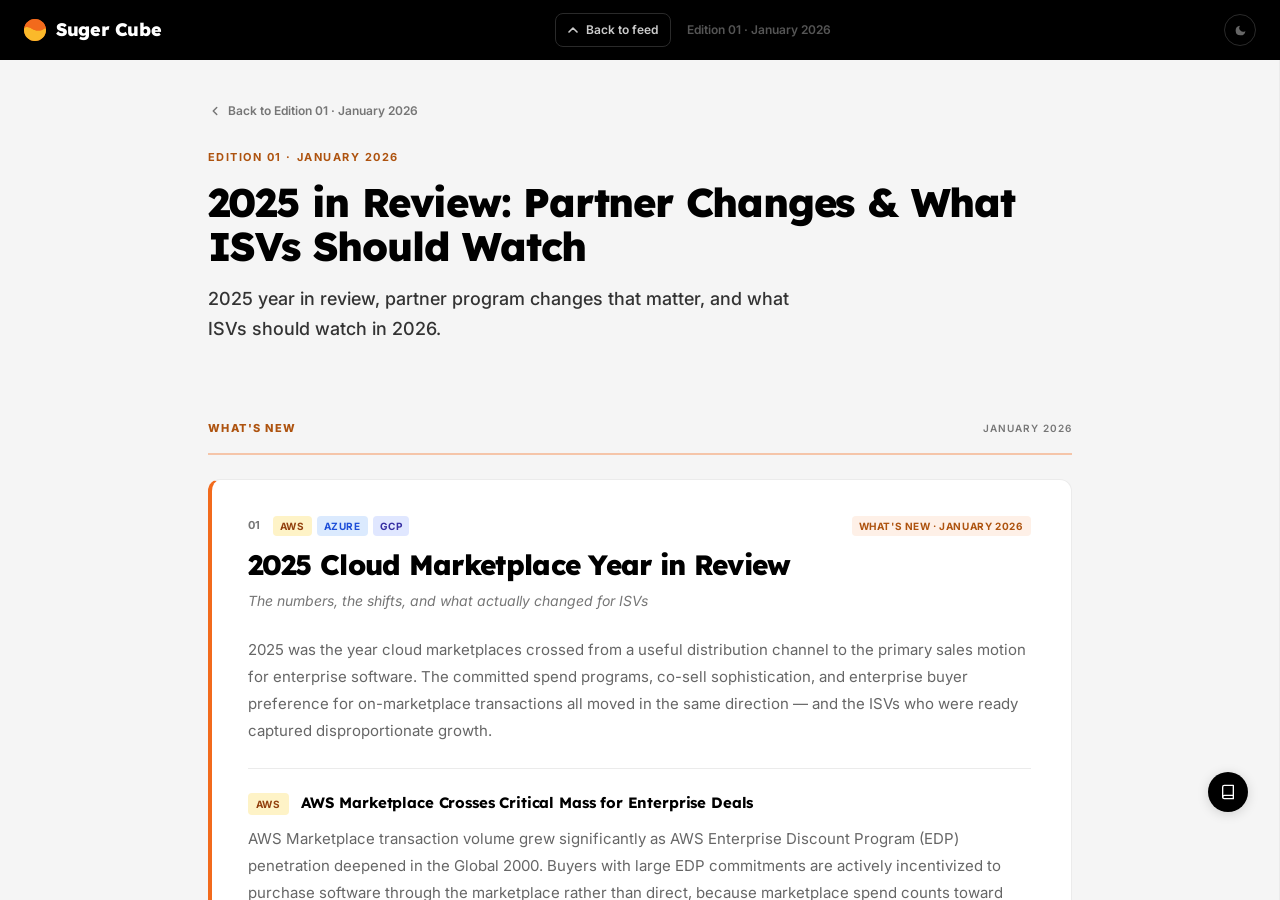
==== editions/edition1-january-2026.html @ 2b5beaee "Major overhaul of site experience." ====
<!doctype html>
<html lang="en">
    <head>
        <meta charset="UTF-8" />
        <meta name="viewport" content="width=device-width, initial-scale=1.0" />
        <title>2025 in Review: Partner Changes & What ISVs Should Watch — Edition 1 · January 2026 — Suger Cube</title>
        <meta name="robots" content="noindex" />
        <meta name="theme-color" content="#000000" />
        <link rel="stylesheet" href="../styles.css" />
    </head>
    <body>
        <div id="app"></div>
        <script>const EDITION_ID = "nl-005";</script>
        <script src="../data/tags.js"></script>
        <script src="../data/topics.js"></script>
        <script src="../data/newsletters.js"></script>
        <script src="../app/render.js"></script>
        <script src="../app/edition-page.js"></script>
    </body>
</html>
---- styles.css ----
@import url("https://fonts.googleapis.com/css2?family=Inter:ital,wght@0,400;0,500;0,600;0,700;0,800;1,400&family=Lexend:wght@400;500;600;700;800&display=swap");

*,
*::before,
*::after {
    box-sizing: border-box;
    margin: 0;
    padding: 0;
}

/* Focus-visible: keyboard-only indicator (WCAG 2.4.11) */
:focus-visible {
    outline: 2px solid var(--orange-text);
    outline-offset: 2px;
    border-radius: 2px;
}

.masthead-action-btn:focus-visible,
.editions-trigger:focus-visible,
.pf-btn:focus-visible,
.export-option:focus-visible,
.glossary-btn:focus-visible,
.back-to-top:focus-visible,
.glossary-close:focus-visible,
.editions-panel-close:focus-visible,
.onb-persona:focus-visible,
.onb-btn:focus-visible {
    outline-color: var(--orange);
}

:root {
    --orange: #f26a1c;
    --orange-text: #ae530f;
    --orange-dim: rgba(242, 106, 28, 0.08);
    --orange-border: rgba(242, 106, 28, 0.2);
    --black: #000000;
    --white: #ffffff;
    --gray-50: #f5f5f5;
    --gray-100: #ebebeb;
    --gray-200: #d4d4d4;
    --gray-400: #767676;
    --gray-500: #666666;
    --gray-700: #333333;
    --gray-900: #111111;

    --masthead-h: 60px;
    --content-max: 960px;
}

/* ── Reduced motion (WCAG 2.3.3) ── */

@media (prefers-reduced-motion: reduce) {
    *,
    *::before,
    *::after {
        animation-duration: 0.01ms !important;
        animation-iteration-count: 1 !important;
        transition-duration: 0.01ms !important;
        scroll-behavior: auto !important;
    }
}

html,
body {
    height: 100%;
}

h1,
h2,
h3,
h4,
h5,
h6,
.nl-title,
.topic-title,
.hs-headline,
.masthead-wordmark {
    font-family: "Lexend", sans-serif;
}

body {
    font-family:
        "Inter",
        -apple-system,
        BlinkMacSystemFont,
        sans-serif;
    background: var(--gray-50);
    color: var(--gray-900);
    line-height: 1.6;
    -webkit-font-smoothing: antialiased;
}

/* ── Masthead ── */

.masthead {
    position: fixed;
    top: 0;
    left: 0;
    right: 0;
    height: var(--masthead-h);
    background: var(--black);
    display: flex;
    align-items: center;
    justify-content: space-between;
    padding: 0 24px;
    gap: 16px;
    z-index: 200;
}

.masthead-brand {
    display: flex;
    align-items: center;
    gap: 10px;
    flex-shrink: 0;
}

.masthead-dot {
    width: 22px;
    height: 22px;
    flex-shrink: 0;
    display: inline-flex;
    align-items: center;
}

.masthead-dot svg {
    width: 100%;
    height: 100%;
    display: block;
}

.masthead-wordmark {
    font-size: 18px;
    font-weight: 800;
    color: var(--white);
    letter-spacing: -0.02em;
    white-space: nowrap;
    text-decoration: none;
}

.masthead-center {
    display: flex;
    align-items: center;
    gap: 16px;
    flex: 1;
    justify-content: center;
}

/* ── Editions trigger (replaces sidebar) ── */

.editions-trigger {
    display: inline-flex;
    align-items: center;
    gap: 8px;
    background: transparent;
    border: 1px solid #2a2a2a;
    border-radius: 8px;
    padding: 6px 12px;
    color: #ccc;
    font-family: inherit;
    font-size: 12px;
    font-weight: 600;
    cursor: pointer;
    transition: border-color 0.15s, color 0.15s;
}

.editions-trigger:hover {
    border-color: #3a3a3a;
    color: var(--white);
}

.editions-trigger[aria-expanded="true"] {
    background: #1a1a1a;
    border-color: #3a3a3a;
    color: var(--white);
}

.editions-trigger-label {
    white-space: nowrap;
}

/* ── Layout ── */

.layout {
    display: flex;
    position: fixed;
    top: var(--masthead-h);
    left: 0;
    right: 0;
    bottom: 0;
}

/* ── Editions panel (replaces sidebar archive) ── */

.editions-panel[hidden] {
    display: none !important;
}

.editions-panel {
    position: fixed;
    inset: 0;
    z-index: 300;
    display: flex;
    align-items: center;
    justify-content: center;
    padding: 2rem;
}

.editions-panel-backdrop {
    position: absolute;
    inset: 0;
    background: rgba(0, 0, 0, 0.6);
    backdrop-filter: blur(2px);
}

.editions-panel-inner {
    position: relative;
    background: var(--white);
    border-radius: 16px;
    width: 100%;
    max-width: 720px;
    max-height: 80vh;
    display: flex;
    flex-direction: column;
    box-shadow: 0 24px 64px rgba(0, 0, 0, 0.3);
}

.editions-panel-header {
    display: flex;
    align-items: center;
    justify-content: space-between;
    padding: 20px 24px;
    border-bottom: 1px solid var(--gray-100);
}

.editions-panel-title {
    font-family: "Lexend", sans-serif;
    font-size: 18px;
    font-weight: 700;
    color: var(--black);
    letter-spacing: -0.01em;
    margin: 0;
}

.editions-panel-close {
    width: 32px;
    height: 32px;
    background: var(--gray-50);
    border: none;
    border-radius: 50%;
    font-size: 22px;
    line-height: 1;
    cursor: pointer;
    color: var(--gray-500);
    transition: background 0.12s, color 0.12s;
}

.editions-panel-close:hover {
    background: var(--gray-100);
    color: var(--black);
}

.editions-panel-list {
    overflow-y: auto;
    padding: 16px 20px 24px;
    display: flex;
    flex-direction: column;
    gap: 8px;
}

.edition-card {
    display: flex;
    flex-direction: column;
    gap: 6px;
    padding: 14px 18px;
    background: var(--white);
    border: 1px solid var(--gray-100);
    border-radius: 10px;
    text-align: left;
    cursor: pointer;
    font-family: inherit;
    transition: border-color 0.15s, background 0.15s;
}

.edition-card:hover {
    border-color: var(--gray-200);
    background: var(--gray-50);
}

.edition-card--active {
    border-color: var(--orange);
    background: var(--orange-dim);
}

.edition-card-meta {
    display: flex;
    align-items: center;
    gap: 10px;
}

.edition-card-num {
    font-size: 10px;
    font-weight: 700;
    letter-spacing: 0.12em;
    text-transform: uppercase;
    color: var(--orange-text);
}

.edition-card-date {
    font-size: 11px;
    color: var(--gray-400);
}

.edition-card-title {
    font-family: "Lexend", sans-serif;
    font-size: 14px;
    font-weight: 600;
    color: var(--black);
    line-height: 1.35;
}

.edition-card-tags {
    display: flex;
    gap: 5px;
    margin-top: 4px;
    flex-wrap: wrap;
}

.edition-card-tag {
    font-size: 9px;
    font-weight: 700;
    letter-spacing: 0.06em;
    text-transform: uppercase;
    border-radius: 3px;
    padding: 2px 6px;
}

/* ── Main ── */

.main {
    flex: 1;
    overflow-y: auto;
    background: var(--gray-50);
}

.content {
    max-width: 960px;
    margin: 0 auto;
    padding: 40px 48px 0;
}

/* ── Newsletter header ── */

.nl-header {
    margin-bottom: 40px;
}

.nl-eyebrow {
    font-size: 11px;
    font-weight: 700;
    text-transform: uppercase;
    letter-spacing: 0.14em;
    color: var(--orange-text);
    margin-bottom: 14px;
}

.nl-title {
    font-size: 40px;
    font-weight: 800;
    line-height: 1.1;
    color: var(--black);
    letter-spacing: -0.03em;
    margin-bottom: 16px;
}

.nl-description {
    font-size: 18px;
    color: var(--gray-700);
    font-weight: 500;
    line-height: 1.65;
    margin-bottom: 12px;
    max-width: 70%;
}

.nl-tagline {
    font-size: 12px;
    color: var(--gray-400);
    font-style: italic;
    margin-bottom: 28px;
}

.nl-divider {
    height: 1px;
    background: var(--gray-100);
    margin-bottom: 20px;
}

.nl-nav {
    display: flex;
    flex-wrap: wrap;
    gap: 8px;
}

.nl-nav-item {
    display: flex;
    align-items: center;
    gap: 8px;
    padding: 7px 14px;
    background: var(--white);
    border: 1px solid var(--gray-100);
    border-radius: 100px;
    text-decoration: none;
    color: var(--gray-700);
    font-size: 12px;
    font-weight: 600;
    transition:
        border-color 0.12s,
        color 0.12s;
}

.nl-nav-item:hover {
    border-color: var(--orange);
    color: var(--orange-text);
}

.nl-nav-num {
    font-size: 10px;
    font-weight: 700;
    color: var(--gray-400);
}

/* ── Topic articles ── */

.topic {
    background: var(--white);
    border-radius: 12px;
    padding: 36px 40px 40px;
    margin-bottom: 16px;
    border: 1px solid var(--gray-100);
}

.topic--featured {
    border-left: 4px solid var(--orange);
    padding-left: 36px;
}

.topic--featured .topic-title {
    font-size: 28px;
    letter-spacing: -0.025em;
    margin-bottom: 8px;
}

.topic--featured .topic-subtitle {
    font-size: 14px;
    margin-bottom: 24px;
}

.topic-eyebrow {
    display: flex;
    align-items: center;
    gap: 12px;
    margin-bottom: 12px;
}

.topic-num {
    font-size: 11px;
    font-weight: 700;
    color: var(--gray-400);
    letter-spacing: 0.06em;
}

.topic-tags {
    display: flex;
    gap: 5px;
}

.tag-pill {
    font-size: 10px;
    font-weight: 700;
    letter-spacing: 0.06em;
    text-transform: uppercase;
    border-radius: 4px;
    padding: 2px 7px;
}

.content-type-badge {
    font-size: 10px;
    font-weight: 700;
    letter-spacing: 0.06em;
    text-transform: uppercase;
    border-radius: 4px;
    padding: 2px 7px;
    margin-left: auto;
    white-space: nowrap;
    flex-shrink: 0;
}

.content-type-badge--news {
    background: rgba(242, 106, 28, 0.1);
    color: var(--orange-text);
}

.content-type-badge--edu {
    background: var(--gray-100);
    color: var(--gray-400);
}

.topic-section {
    margin-bottom: 8px;
}

.topic-section-header {
    display: flex;
    align-items: center;
    gap: 12px;
    padding: 36px 0 16px;
    margin-bottom: 24px;
    border-bottom: 2px solid;
}

.topic-section--news .topic-section-header {
    border-color: rgba(242, 106, 28, 0.35);
}

.topic-section--educational .topic-section-header {
    border-color: #dbeafe;
}

.topic-section-label {
    font-size: 11px;
    font-weight: 800;
    text-transform: uppercase;
    letter-spacing: 0.14em;
}

.topic-section--news .topic-section-label {
    color: var(--orange-text);
}

.topic-section--educational .topic-section-label {
    color: #1d4ed8;
}

.topic-section-date {
    font-size: 10px;
    font-weight: 600;
    text-transform: uppercase;
    letter-spacing: 0.1em;
    color: var(--gray-400);
    margin-left: auto;
}

.topic-title {
    font-size: 22px;
    font-weight: 800;
    line-height: 1.2;
    color: var(--black);
    letter-spacing: -0.02em;
    margin-bottom: 5px;
}

.topic-subtitle {
    font-size: 13px;
    color: var(--gray-400);
    font-style: italic;
    margin-bottom: 20px;
}

.topic-intro {
    font-size: 15px;
    color: var(--gray-500);
    line-height: 1.8;
    padding-bottom: 24px;
    border-bottom: 1px solid var(--gray-100);
    margin-bottom: 4px;
}

/* ── Hyperscaler stacked sections ── */

.hs-sections {
    margin-bottom: 24px;
}

.hs-section {
    padding: 22px 0;
    border-bottom: 1px solid var(--gray-50);
}

.hs-section:first-child {
    padding-top: 20px;
}

.hs-section:last-child {
    border-bottom: none;
}

.hs-section-head {
    display: flex;
    align-items: baseline;
    gap: 12px;
    margin-bottom: 10px;
}

.hs-badge {
    display: inline-block;
    font-size: 10px;
    font-weight: 700;
    letter-spacing: 0.08em;
    text-transform: uppercase;
    border-radius: 4px;
    padding: 3px 8px;
    flex-shrink: 0;
}

.hs-headline {
    font-size: 15px;
    font-weight: 700;
    color: var(--black);
    line-height: 1.3;
    letter-spacing: -0.01em;
}

.hs-body {
    font-size: 15px;
    line-height: 1.8;
    color: var(--gray-500);
}

/* ── Implications ── */

.implications {
    background: var(--orange-dim);
    border: 1px solid var(--orange-border);
    border-left: 3px solid var(--orange);
    border-radius: 0 8px 8px 0;
    padding: 18px 22px;
}

.implications-label {
    font-size: 10px;
    font-weight: 700;
    text-transform: uppercase;
    letter-spacing: 0.12em;
    color: var(--orange-text);
    margin-bottom: 8px;
}

.implications-body {
    font-size: 15px;
    line-height: 1.8;
    color: var(--gray-700);
}

/* ── Source links ── */

.hs-source {
    display: inline-block;
    margin-top: 10px;
    font-size: 11px;
    color: var(--gray-400);
    text-decoration: none;
    transition: color 0.12s;
}

.hs-source::before {
    content: "↗ ";
}

.hs-source:hover {
    color: var(--orange-text);
}

/* ── Glossary panel ── */

.glossary-panel {
    width: 0;
    flex-shrink: 0;
    overflow: hidden;
    background: var(--white);
    border-left: 1px solid var(--gray-100);
    display: flex;
    flex-direction: column;
    transition: width 0.3s cubic-bezier(0.4, 0, 0.2, 1);
}

.glossary-panel.open {
    width: 480px;
}

.glossary-panel-header {
    display: flex;
    align-items: center;
    justify-content: space-between;
    padding: 14px 18px;
    border-bottom: 1px solid var(--gray-100);
    flex-shrink: 0;
    background: var(--white);
}

.glossary-panel-title {
    font-size: 12px;
    font-weight: 700;
    color: var(--black);
    letter-spacing: 0.02em;
}

.glossary-close {
    width: 28px;
    height: 28px;
    background: var(--gray-50);
    border: none;
    border-radius: 50%;
    font-size: 18px;
    line-height: 1;
    cursor: pointer;
    display: flex;
    align-items: center;
    justify-content: center;
    color: var(--gray-500);
    transition: background 0.12s;
}

.glossary-close:hover {
    background: var(--gray-100);
}

.glossary-iframe {
    flex: 1;
    border: none;
    width: 100%;
}

/* ── Glossary toggle button ── */

.glossary-btn {
    position: fixed;
    bottom: 88px;
    right: 32px;
    width: 40px;
    height: 40px;
    background: var(--black);
    color: var(--white);
    border: none;
    border-radius: 50%;
    cursor: pointer;
    display: flex;
    align-items: center;
    justify-content: center;
    z-index: 150;
    box-shadow: 0 2px 12px rgba(0, 0, 0, 0.15);
    transition: background 0.15s;
}

.glossary-btn:hover,
.glossary-btn.active {
    background: var(--orange);
}

/* ── Back to top ── */

.back-to-top {
    position: fixed;
    bottom: 32px;
    right: 32px;
    width: 40px;
    height: 40px;
    background: var(--black);
    color: var(--white);
    border: none;
    border-radius: 50%;
    font-size: 16px;
    line-height: 1;
    cursor: pointer;
    display: flex;
    align-items: center;
    justify-content: center;
    opacity: 0;
    visibility: hidden;
    transform: translateY(6px);
    transition:
        opacity 0.2s,
        transform 0.2s,
        visibility 0.2s,
        background 0.15s;
    z-index: 150;
    box-shadow: 0 2px 12px rgba(0, 0, 0, 0.15);
}

.back-to-top.visible {
    opacity: 1;
    visibility: visible;
    transform: translateY(0);
}

.back-to-top:hover {
    background: var(--orange);
}

/* ── Edition navigation ── */

.edition-nav {
    display: flex;
    justify-content: space-between;
    align-items: stretch;
    gap: 12px;
    padding: 28px 0 0;
    margin-top: 12px;
    border-top: 1px solid var(--gray-100);
}

.edition-nav-btn {
    display: flex;
    flex-direction: column;
    gap: 4px;
    padding: 12px 18px;
    background: var(--white);
    border: 1px solid var(--gray-100);
    border-radius: 10px;
    cursor: pointer;
    text-align: left;
    font-family: inherit;
    text-decoration: none;
    color: inherit;
    transition:
        border-color 0.12s,
        background 0.12s;
    flex: 1;
    max-width: 48%;
}

.edition-nav-btn:hover {
    border-color: var(--orange-border);
    background: var(--orange-dim);
}

.edition-nav-btn--next {
    text-align: right;
}

.edition-nav-direction {
    font-size: 10px;
    font-weight: 700;
    text-transform: uppercase;
    letter-spacing: 0.1em;
    color: var(--gray-400);
}

.edition-nav-date {
    font-size: 11px;
    font-weight: 600;
    color: var(--orange-text);
}

.edition-nav-title {
    font-size: 12px;
    font-weight: 600;
    color: var(--gray-700);
    line-height: 1.4;
}

/* ── Edition page: back-to-feed link ── */

.back-to-feed {
    display: inline-flex;
    align-items: center;
    gap: 6px;
    font-size: 12px;
    font-weight: 600;
    color: var(--gray-400);
    text-decoration: none;
    margin-bottom: 28px;
    transition: color 0.15s;
}

.back-to-feed:hover {
    color: var(--gray-700);
}

/* ── Edition page: label in masthead ── */

.edition-page-label {
    font-size: 12px;
    font-weight: 600;
    color: #555;
    white-space: nowrap;
}

/* ── Footer ── */

.site-footer {
    margin-top: 60px;
    padding-top: 32px;
    border-top: 1px solid var(--gray-100);
}

.footer-grid {
    display: flex;
    gap: 48px;
    margin-bottom: 28px;
    flex-wrap: wrap;
}

.footer-col-title {
    font-size: 10px;
    font-weight: 700;
    text-transform: uppercase;
    letter-spacing: 0.12em;
    color: var(--gray-400);
    margin-bottom: 12px;
}

.footer-links {
    list-style: none;
    display: flex;
    flex-direction: column;
    gap: 8px;
}

.footer-links a {
    font-size: 13px;
    color: var(--gray-500);
    text-decoration: none;
    transition: color 0.12s;
}

.footer-links a:hover {
    color: var(--orange-text);
}

.footer-bottom {
    border-top: 1px solid var(--gray-100);
    padding: 16px 0 60px;
    font-size: 11px;
    color: var(--gray-400);
}

/* ── Export menu ── */

.export-wrap {
    position: relative;
}

.export-menu {
    display: none;
    position: absolute;
    top: calc(100% + 8px);
    right: 0;
    background: #1a1a1a;
    border: 1px solid #2a2a2a;
    border-radius: 8px;
    padding: 4px;
    min-width: 170px;
    z-index: 300;
    box-shadow: 0 8px 24px rgba(0, 0, 0, 0.5);
}

.export-menu.open {
    display: block;
}

.export-option {
    display: flex;
    align-items: center;
    gap: 10px;
    width: 100%;
    padding: 9px 12px;
    background: none;
    border: none;
    border-radius: 5px;
    color: #aaa;
    font-size: 12px;
    font-weight: 500;
    font-family: inherit;
    cursor: pointer;
    text-align: left;
    transition:
        background 0.12s,
        color 0.12s;
}

.export-option:hover {
    background: #252525;
    color: #ddd;
}

.export-option svg {
    flex-shrink: 0;
    color: #555;
}

/* ── Masthead actions ── */

.masthead-actions {
    display: flex;
    align-items: center;
    gap: 8px;
}

.masthead-action-btn {
    width: 32px;
    height: 32px;
    background: none;
    border: 1px solid #2a2a2a;
    border-radius: 50%;
    color: #666;
    cursor: pointer;
    display: flex;
    align-items: center;
    justify-content: center;
    transition:
        border-color 0.15s,
        color 0.15s;
}

.masthead-action-btn:hover {
    border-color: #444;
    color: #aaa;
}

.icon-sun {
    display: none;
}

body.dark-mode .icon-sun {
    display: block;
}

body.dark-mode .icon-moon {
    display: none;
}

/* ── Scroll logo indicator ── */

.scroll-logo {
    position: fixed;
    top: calc(var(--masthead-h) + 14px);
    right: 24px;
    width: 32px;
    height: 32px;
    opacity: 0;
    pointer-events: none;
    transition: opacity 0.4s ease;
    z-index: 190;
}

.scroll-logo.visible {
    opacity: 1;
}

.scroll-logo-ghost {
    position: absolute;
    inset: 0;
    color: var(--gray-200);
    opacity: 0.6;
}

.scroll-logo-fill {
    position: absolute;
    inset: 0;
    clip-path: inset(100% 0 0 0);
    transition: clip-path 0.1s linear;
}

.scroll-logo svg,
.scroll-logo-ghost svg,
.scroll-logo-fill svg {
    width: 100%;
    height: 100%;
    display: block;
}

/* ── Search highlight ── */

mark.search-highlight {
    background: #fef08a;
    color: inherit;
    border-radius: 2px;
    padding: 0 1px;
}

/* ── Dark mode ── */

body.dark-mode .main {
    background: #111111;
}

body.dark-mode .topic {
    background: #1c1c1c;
    border-color: #2a2a2a;
    box-shadow: inset 0 1px 0 rgba(255, 255, 255, 0.04);
}

body.dark-mode .nl-title {
    color: var(--white);
}

body.dark-mode .nl-description {
    color: #ccc;
}

body.dark-mode .nl-tagline {
    color: #555;
}

body.dark-mode .topic-title {
    color: var(--white);
}

body.dark-mode .topic-subtitle {
    color: #888;
}

body.dark-mode .content-type-badge--news {
    background: rgba(242, 106, 28, 0.15);
    color: var(--orange);
}

body.dark-mode .content-type-badge--edu {
    background: #2a2a3a;
    color: #888;
}

body.dark-mode .topic-section--news .topic-section-header {
    border-color: rgba(242, 106, 28, 0.25);
}

body.dark-mode .topic-section--educational .topic-section-header {
    border-color: #1e2a3a;
}

body.dark-mode .topic-section--news .topic-section-label {
    color: var(--orange);
}

body.dark-mode .topic-section--educational .topic-section-label {
    color: #93c5fd;
}

body.dark-mode .topic-intro {
    color: #aaa;
    border-bottom-color: #222;
}

body.dark-mode .hs-headline {
    color: #e0e0e0;
}

body.dark-mode .hs-body {
    color: #aaa;
}

body.dark-mode .hs-section {
    border-bottom-color: rgba(255, 255, 255, 0.06);
}

body.dark-mode .nl-nav-item {
    background: #1e1e1e;
    border-color: #2a2a2a;
    color: #aaa;
}

body.dark-mode .nl-nav-item:hover {
    border-color: var(--orange);
    color: var(--orange-text);
}

body.dark-mode .nl-nav-num {
    color: #888;
}

body.dark-mode .nl-divider {
    background: rgba(255, 255, 255, 0.08);
}

body.dark-mode .implications {
    background: rgba(242, 106, 28, 0.06);
    border-color: rgba(242, 106, 28, 0.2);
}

body.dark-mode .implications-body {
    color: #bbb;
}

body.dark-mode .edition-nav {
    border-top-color: #2a2a2a;
}

body.dark-mode .edition-nav-btn {
    background: #1e1e1e;
    border-color: #2a2a2a;
}

body.dark-mode .edition-nav-btn:hover {
    border-color: rgba(242, 106, 28, 0.3);
    background: rgba(242, 106, 28, 0.06);
}

body.dark-mode .edition-nav-direction {
    color: #555;
}

body.dark-mode .edition-nav-title {
    color: #aaa;
}

body.dark-mode .back-to-feed {
    color: #555;
}

body.dark-mode .back-to-feed:hover {
    color: #aaa;
}

body.dark-mode .edition-page-label {
    color: #444;
}

body.dark-mode .site-footer {
    border-top-color: #2a2a2a;
}

body.dark-mode .footer-col-title {
    color: #888;
}

body.dark-mode .footer-links a {
    color: #888;
}

body.dark-mode .footer-bottom {
    border-top-color: #222;
    color: #888;
}

body.dark-mode mark.search-highlight {
    background: rgba(242, 106, 28, 0.35);
    color: #fff;
}

body.dark-mode .scroll-logo-ghost {
    color: #444;
}

/* ── Onboarding overlay ── */

@keyframes onb-fadeIn {
    from { opacity: 0; }
    to { opacity: 1; }
}

.onboarding-overlay {
    position: fixed;
    inset: 0;
    z-index: 500;
    background: #000;
    display: flex;
    align-items: center;
    justify-content: center;
    padding: 2rem;
    animation: onb-fadeIn 0.4s ease;
}

.onboarding-overlay.onb-hidden {
    display: none;
}

.onb-inner {
    max-width: 520px;
    width: 100%;
}

.onb-step {
    display: none;
}

.onb-step.active {
    display: block;
}

.onb-eyebrow {
    font-size: 11px;
    font-weight: 700;
    letter-spacing: 0.14em;
    text-transform: uppercase;
    color: var(--orange-text);
    text-align: center;
    margin-bottom: 1.5rem;
    display: flex;
    align-items: center;
    justify-content: center;
    gap: 12px;
}

.onb-eyebrow::before,
.onb-eyebrow::after {
    content: "";
    flex: 1;
    max-width: 60px;
    height: 1px;
    background: #2a2a2a;
}

.onb-title {
    font-family: "Lexend", sans-serif;
    font-size: clamp(2rem, 5vw, 3rem);
    font-weight: 800;
    line-height: 1.1;
    color: var(--white);
    text-align: center;
    letter-spacing: -0.03em;
    margin-bottom: 1rem;
}

.onb-title em {
    color: var(--orange);
    font-style: normal;
}

.onb-title--sm {
    font-size: 1.6rem;
}

.onb-sub {
    font-size: 15px;
    color: #888;
    line-height: 1.7;
    text-align: center;
    margin-bottom: 2.5rem;
}

.onb-sub--sm {
    font-size: 13px;
    margin-bottom: 1.5rem;
}

.onb-personas {
    display: grid;
    grid-template-columns: 1fr 1fr;
    gap: 12px;
    margin-bottom: 1.5rem;
}

.onb-persona {
    background: #111;
    border: 1px solid #222;
    border-radius: 14px;
    padding: 1.5rem 1.25rem;
    cursor: pointer;
    transition: all 0.2s;
    text-align: left;
    font-family: inherit;
}

.onb-persona:hover {
    border-color: #333;
    background: #1a1a1a;
    transform: translateY(-2px);
}

.onb-persona.sel-explorer {
    border-color: #3b82f6;
    background: rgba(59, 130, 246, 0.06);
}

.onb-persona.sel-tracker {
    border-color: var(--orange);
    background: rgba(242, 106, 28, 0.06);
}

.persona-icon {
    width: 36px;
    height: 36px;
    border-radius: 8px;
    display: flex;
    align-items: center;
    justify-content: center;
    font-size: 18px;
    margin-bottom: 12px;
}

.icon-explorer { background: rgba(59, 130, 246, 0.12); }
.icon-tracker { background: rgba(242, 106, 28, 0.12); }

.persona-name {
    font-family: "Lexend", sans-serif;
    font-size: 15px;
    font-weight: 700;
    margin-bottom: 4px;
}

.explorer-name { color: #3b82f6; }
.tracker-name { color: var(--orange); }

.persona-tagline {
    font-size: 10px;
    color: #aaa;
    letter-spacing: 0.06em;
    text-transform: uppercase;
    margin-bottom: 10px;
}

.persona-desc {
    font-size: 12px;
    color: #bbb;
    line-height: 1.55;
}

.onb-btn {
    display: block;
    width: 100%;
    background: var(--orange);
    color: var(--white);
    border: none;
    border-radius: 8px;
    padding: 14px 28px;
    font-size: 14px;
    font-weight: 700;
    font-family: "Lexend", sans-serif;
    cursor: pointer;
    transition: background 0.2s;
    margin-bottom: 12px;
}

.onb-btn:hover { background: #e05a0a; }
.onb-btn:disabled { opacity: 0.35; cursor: not-allowed; }

.onb-skip {
    display: block;
    width: 100%;
    background: none;
    border: none;
    color: #aaa;
    font-size: 12px;
    cursor: pointer;
    text-align: center;
    padding: 8px;
    transition: color 0.15s;
    font-family: inherit;
}

.onb-skip:hover { color: var(--white); }

/* ── Persona pills (masthead) ── */

.pf-group {
    display: flex;
    background: #1a1a1a;
    border: 1px solid #2a2a2a;
    border-radius: 8px;
    padding: 3px;
    gap: 2px;
}

.pf-btn {
    font-size: 11px;
    font-weight: 600;
    font-family: "Inter", sans-serif;
    padding: 5px 12px;
    border-radius: 5px;
    border: 1px solid transparent;
    background: transparent;
    color: #aaa;
    cursor: pointer;
    transition: all 0.15s;
    white-space: nowrap;
}

.pf-btn:hover { color: var(--white); }

.pf-btn.active-all {
    background: #2a2a2a;
    color: #ddd;
    border-color: #333;
}

.pf-btn.active-explorer {
    background: rgba(59, 130, 246, 0.12);
    color: #3b82f6;
    border-color: rgba(59, 130, 246, 0.3);
}

.pf-btn.active-tracker {
    background: rgba(242, 106, 28, 0.12);
    color: var(--orange);
    border-color: rgba(242, 106, 28, 0.3);
}

/* ── Card feed ── */

.card-feed {
    margin-bottom: 32px;
}

.card-section {
    margin-bottom: 28px;
}

/* ── Section label ── */

.section-label {
    display: flex;
    align-items: center;
    gap: 12px;
    margin-bottom: 16px;
}

.section-label--quicklinks {
    margin-top: 8px;
}

.section-label-text {
    font-size: 10px;
    font-weight: 700;
    letter-spacing: 0.14em;
    text-transform: uppercase;
    color: var(--gray-400);
    white-space: nowrap;
    flex-shrink: 0;
}

.section-label-line {
    flex: 1;
    height: 1px;
    background: var(--gray-100);
}

.section-label-count {
    font-size: 10px;
    color: var(--gray-400);
    flex-shrink: 0;
    white-space: nowrap;
}

/* ── Domain filters ── */

.domain-filters {
    display: flex;
    gap: 6px;
    flex-wrap: wrap;
    margin-bottom: 16px;
}

.df-btn {
    font-size: 11px;
    font-weight: 600;
    padding: 5px 12px;
    border-radius: 100px;
    border: 1px solid var(--gray-100);
    background: transparent;
    color: var(--gray-400);
    cursor: pointer;
    transition: all 0.15s;
    font-family: inherit;
}

.df-btn:hover {
    border-color: var(--gray-200);
    color: var(--gray-700);
}

.df-btn.active {
    background: var(--white);
    color: var(--gray-700);
    border-color: var(--gray-200);
    box-shadow: 0 1px 3px rgba(0, 0, 0, 0.06);
}

/* ── Cards grid ── */

.cards-grid {
    display: flex;
    flex-wrap: wrap;
    gap: 12px;
}

/* ── News card ── */

.card {
    background: var(--white);
    border: 1px solid var(--gray-100);
    border-radius: 12px;
    padding: 1.25rem;
    cursor: pointer;
    transition: all 0.2s;
    display: flex;
    flex-direction: column;
    gap: 10px;
    text-align: left;
    font-family: inherit;
    text-decoration: none;
    color: inherit;
    flex: 1 1 calc(50% - 6px);
    min-width: 240px;
}

.card:hover {
    border-color: var(--gray-200);
    transform: translateY(-2px);
    box-shadow: 0 4px 16px rgba(0, 0, 0, 0.06);
}

.card-featured {
    flex: 1 1 100%;
    border-color: var(--orange-border);
    border-left: 3px solid var(--orange);
}

.card-badges {
    display: flex;
    gap: 6px;
    align-items: center;
    flex-wrap: wrap;
}

.card-tag-badge {
    font-size: 10px;
    font-weight: 700;
    letter-spacing: 0.06em;
    text-transform: uppercase;
    border-radius: 4px;
    padding: 2px 7px;
}

.card-type-badge {
    font-size: 10px;
    font-weight: 700;
    letter-spacing: 0.06em;
    text-transform: uppercase;
    border-radius: 4px;
    padding: 2px 7px;
}

.badge-news {
    background: rgba(242, 106, 28, 0.1);
    color: var(--orange-text);
}

.badge-edu {
    background: var(--gray-100);
    color: var(--gray-400);
}

.card-title {
    font-family: "Lexend", sans-serif;
    font-size: 15px;
    font-weight: 700;
    color: var(--black);
    line-height: 1.3;
    letter-spacing: -0.01em;
}

.card-featured .card-title { font-size: 18px; }

.card-preview {
    font-size: 13px;
    color: var(--gray-500);
    line-height: 1.6;
    display: -webkit-box;
    -webkit-line-clamp: 3;
    -webkit-box-orient: vertical;
    overflow: hidden;
    flex-shrink: 0;
}

.card-featured .card-preview { -webkit-line-clamp: 4; }

.card-footer {
    display: flex;
    align-items: center;
    justify-content: space-between;
    margin-top: auto;
}

.card-ts {
    font-size: 10px;
    color: var(--gray-400);
}

.relevancy {
    display: flex;
    gap: 3px;
}

.rel-dot {
    width: 6px;
    height: 6px;
    border-radius: 50%;
    background: var(--gray-100);
    flex-shrink: 0;
}

.rel-dot.filled { background: var(--orange); }

.domain-hidden { display: none !important; }

.card-cta {
    font-size: 11px;
    font-weight: 600;
    color: var(--orange-text);
    white-space: nowrap;
    margin-left: auto;
}

.card-cta::after { content: " →"; }

/* ── Deep dive card variant ── */

.card--deepdive {
    border-left: 3px solid #1d4ed8;
}

/* ── Quick links ── */

.quicklinks {
    display: grid;
    grid-template-columns: repeat(3, 1fr);
    gap: 10px;
    margin-bottom: 32px;
}

.ql-item {
    background: var(--white);
    border: 1px solid var(--gray-100);
    border-radius: 10px;
    padding: 1rem 1.1rem;
    cursor: pointer;
    transition: all 0.15s;
    display: flex;
    flex-direction: column;
    gap: 6px;
    text-decoration: none;
}

.ql-item:hover {
    border-color: var(--gray-200);
    background: var(--gray-50);
}

.ql-icon { font-size: 18px; }

.ql-label {
    font-size: 12px;
    font-weight: 700;
    color: var(--black);
    font-family: "Lexend", sans-serif;
}

.ql-desc {
    font-size: 11px;
    color: var(--gray-400);
    line-height: 1.4;
}

/* ── Articles divider ── */

.articles-divider {
    display: flex;
    align-items: center;
    gap: 16px;
    margin-bottom: 32px;
    padding-top: 4px;
}

.articles-divider-text {
    font-size: 10px;
    font-weight: 700;
    letter-spacing: 0.14em;
    text-transform: uppercase;
    color: var(--gray-400);
    white-space: nowrap;
    flex-shrink: 0;
}

.articles-divider-line {
    flex: 1;
    height: 1px;
    background: var(--gray-100);
}

/* ── Dark mode: card feed ── */

body.dark-mode .section-label-line,
body.dark-mode .articles-divider-line {
    background: #2a2a2a;
}

body.dark-mode .section-label-text,
body.dark-mode .section-label-count,
body.dark-mode .articles-divider-text {
    color: #555;
}

body.dark-mode .df-btn {
    border-color: #2a2a2a;
    color: #555;
}

body.dark-mode .df-btn:hover {
    border-color: #3a3a3a;
    color: #888;
}

body.dark-mode .df-btn.active {
    background: #1e1e1e;
    color: #aaa;
    border-color: #333;
    box-shadow: none;
}

body.dark-mode .card {
    background: #1c1c1c;
    border-color: #2a2a2a;
}

body.dark-mode .card:hover {
    box-shadow: 0 4px 16px rgba(0, 0, 0, 0.3);
}

body.dark-mode .card-featured {
    border-color: rgba(242, 106, 28, 0.35);
}

body.dark-mode .card--deepdive {
    border-left-color: #3b82f6;
}

body.dark-mode .card-title { color: #e0e0e0; }
body.dark-mode .card-preview { color: #888; }
body.dark-mode .card-ts { color: #555; }
body.dark-mode .rel-dot { background: #2a2a2a; }

body.dark-mode .ql-item {
    background: #1c1c1c;
    border-color: #2a2a2a;
}

body.dark-mode .ql-item:hover {
    border-color: #333;
    background: #1e1e1e;
}

body.dark-mode .ql-label { color: #e0e0e0; }
body.dark-mode .ql-desc { color: #aaa; }

/* ── Dark mode: editions panel ── */

body.dark-mode .editions-panel-inner {
    background: #1c1c1c;
}

body.dark-mode .editions-panel-header {
    border-bottom-color: #2a2a2a;
}

body.dark-mode .editions-panel-title {
    color: #e0e0e0;
}

body.dark-mode .editions-panel-close {
    background: #2a2a2a;
    color: #aaa;
}

body.dark-mode .editions-panel-close:hover {
    background: #333;
    color: var(--white);
}

body.dark-mode .edition-card {
    background: #1e1e1e;
    border-color: #2a2a2a;
}

body.dark-mode .edition-card:hover {
    background: #252525;
    border-color: #3a3a3a;
}

body.dark-mode .edition-card--active {
    background: rgba(242, 106, 28, 0.08);
    border-color: rgba(242, 106, 28, 0.4);
}

body.dark-mode .edition-card-title {
    color: #e0e0e0;
}

body.dark-mode .edition-card-num {
    color: var(--orange);
}

body.dark-mode .edition-card-date {
    color: #aaa;
}

/* ── Responsive ── */

@media (max-width: 768px) {
    .masthead {
        padding: 0 16px;
        gap: 8px;
    }

    .masthead-wordmark {
        display: none;
    }

    .masthead-center {
        gap: 8px;
        justify-content: flex-start;
        flex-wrap: nowrap;
        overflow-x: auto;
        scrollbar-width: none;
    }

    .masthead-center::-webkit-scrollbar {
        display: none;
    }

    .editions-trigger {
        padding: 5px 10px;
        font-size: 11px;
    }

    .glossary-panel {
        position: fixed;
        top: var(--masthead-h);
        right: 0;
        bottom: 0;
        z-index: 190;
        box-shadow: -4px 0 32px rgba(0, 0, 0, 0.12);
    }

    .glossary-panel.open {
        width: min(480px, 100vw);
    }

    .editions-panel {
        padding: 0;
        align-items: stretch;
    }

    .editions-panel-inner {
        max-height: 100vh;
        height: 100vh;
        max-width: 100%;
        border-radius: 0;
    }

    .content {
        padding: 24px 20px 40px;
    }
    .topic {
        padding: 24px;
    }
    .nl-title {
        font-size: 28px;
    }
    .nl-description {
        font-size: 16px;
        max-width: 100%;
    }
    .nl-tagline {
        display: none;
    }
    .topic--featured .topic-title {
        font-size: 22px;
    }
    .edition-nav-btn {
        max-width: 100%;
    }
    .topic-eyebrow {
        flex-wrap: wrap;
    }
    .content-type-badge {
        margin-left: 0;
    }
    .back-to-top {
        bottom: 20px;
        right: 20px;
    }
    .glossary-btn {
        bottom: 72px;
        right: 20px;
    }
    .footer-grid {
        gap: 20px;
    }

    .quicklinks {
        grid-template-columns: 1fr;
    }

    .onb-personas {
        grid-template-columns: 1fr;
    }
}

/* ── Print ── */

@media print {
    .masthead,
    .glossary-btn,
    .back-to-top,
    .glossary-panel,
    .scroll-logo,
    .site-footer,
    .edition-nav,
    .nl-nav,
    .back-to-feed,
    .onboarding-overlay,
    .editions-panel,
    .card-feed {
        display: none !important;
    }

    .layout {
        position: relative;
        left: 0;
        top: 0;
        right: auto;
        bottom: auto;
    }

    .main {
        overflow: visible;
    }

    .content {
        padding: 20px;
        max-width: 100%;
    }

    .topic,
    .hs-section,
    .implications {
        break-inside: avoid;
        page-break-inside: avoid;
    }

    @page {
        margin: 0.6in;
        @bottom-center {
            content: "Suger Cube · " counter(page);
            font-family: "Inter", sans-serif;
            font-size: 9pt;
            color: #767676;
        }
    }
}
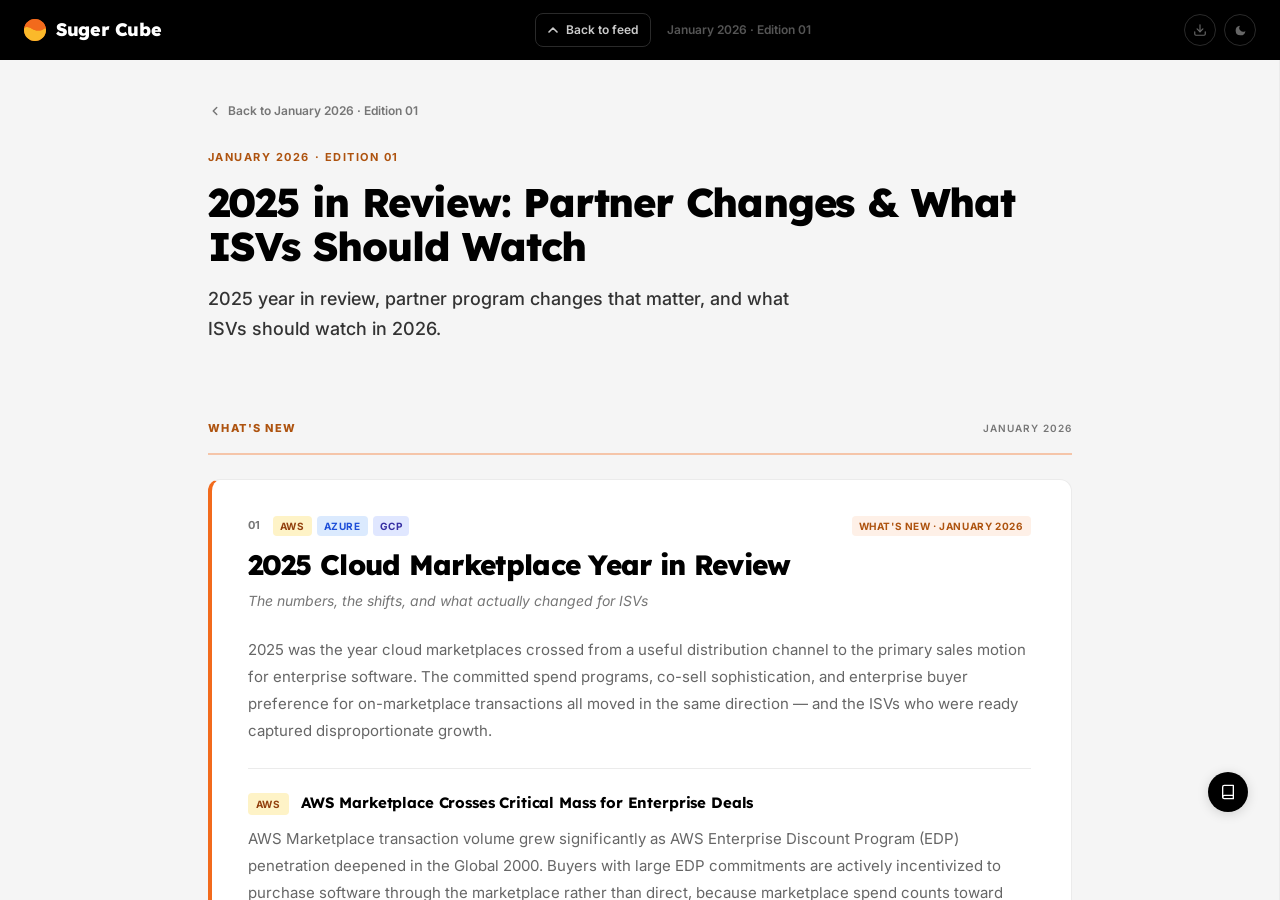
==== commit 3c8f29db: "Date-first UI to ensure relevancy, removed redundant topic dot elements" ====
--- a/editions/edition1-january-2026.html
+++ b/editions/edition1-january-2026.html
@@ -3,14 +3,19 @@
     <head>
         <meta charset="UTF-8" />
         <meta name="viewport" content="width=device-width, initial-scale=1.0" />
-        <title>2025 in Review: Partner Changes & What ISVs Should Watch — Edition 1 · January 2026 — Suger Cube</title>
+        <title>
+            2025 in Review: Partner Changes & What ISVs Should Watch — Edition 1
+            · January 2026 — Suger Cube
+        </title>
         <meta name="robots" content="noindex" />
         <meta name="theme-color" content="#000000" />
         <link rel="stylesheet" href="../styles.css" />
     </head>
     <body>
         <div id="app"></div>
-        <script>const EDITION_ID = "nl-005";</script>
+        <script>
+            const EDITION_ID = "nl-005";
+        </script>
         <script src="../data/tags.js"></script>
         <script src="../data/topics.js"></script>
         <script src="../data/newsletters.js"></script>
--- a/styles.css
+++ b/styles.css
@@ -160,7 +160,9 @@
     font-size: 12px;
     font-weight: 600;
     cursor: pointer;
-    transition: border-color 0.15s, color 0.15s;
+    transition:
+        border-color 0.15s,
+        color 0.15s;
 }
 
 .editions-trigger:hover {
@@ -251,7 +253,9 @@
     line-height: 1;
     cursor: pointer;
     color: var(--gray-500);
-    transition: background 0.12s, color 0.12s;
+    transition:
+        background 0.12s,
+        color 0.12s;
 }
 
 .editions-panel-close:hover {
@@ -278,7 +282,9 @@
     text-align: left;
     cursor: pointer;
     font-family: inherit;
-    transition: border-color 0.15s, background 0.15s;
+    transition:
+        border-color 0.15s,
+        background 0.15s;
 }
 
 .edition-card:hover {
@@ -297,16 +303,17 @@
     gap: 10px;
 }
 
+.edition-card-date {
+    font-size: 13px;
+    font-weight: 700;
+    color: var(--black);
+}
+
 .edition-card-num {
     font-size: 10px;
-    font-weight: 700;
-    letter-spacing: 0.12em;
+    font-weight: 600;
+    letter-spacing: 0.08em;
     text-transform: uppercase;
-    color: var(--orange-text);
-}
-
-.edition-card-date {
-    font-size: 11px;
     color: var(--gray-400);
 }
 
@@ -1243,8 +1250,12 @@
 /* ── Onboarding overlay ── */
 
 @keyframes onb-fadeIn {
-    from { opacity: 0; }
-    to { opacity: 1; }
+    from {
+        opacity: 0;
+    }
+    to {
+        opacity: 1;
+    }
 }
 
 .onboarding-overlay {
@@ -1377,8 +1388,12 @@
     margin-bottom: 12px;
 }
 
-.icon-explorer { background: rgba(59, 130, 246, 0.12); }
-.icon-tracker { background: rgba(242, 106, 28, 0.12); }
+.icon-explorer {
+    background: rgba(59, 130, 246, 0.12);
+}
+.icon-tracker {
+    background: rgba(242, 106, 28, 0.12);
+}
 
 .persona-name {
     font-family: "Lexend", sans-serif;
@@ -1387,8 +1402,12 @@
     margin-bottom: 4px;
 }
 
-.explorer-name { color: #3b82f6; }
-.tracker-name { color: var(--orange); }
+.explorer-name {
+    color: #3b82f6;
+}
+.tracker-name {
+    color: var(--orange);
+}
 
 .persona-tagline {
     font-size: 10px;
@@ -1420,8 +1439,13 @@
     margin-bottom: 12px;
 }
 
-.onb-btn:hover { background: #e05a0a; }
-.onb-btn:disabled { opacity: 0.35; cursor: not-allowed; }
+.onb-btn:hover {
+    background: #e05a0a;
+}
+.onb-btn:disabled {
+    opacity: 0.35;
+    cursor: not-allowed;
+}
 
 .onb-skip {
     display: block;
@@ -1437,7 +1461,9 @@
     font-family: inherit;
 }
 
-.onb-skip:hover { color: var(--white); }
+.onb-skip:hover {
+    color: var(--white);
+}
 
 /* ── Persona pills (masthead) ── */
 
@@ -1464,7 +1490,9 @@
     white-space: nowrap;
 }
 
-.pf-btn:hover { color: var(--white); }
+.pf-btn:hover {
+    color: var(--white);
+}
 
 .pf-btn.active-all {
     background: #2a2a2a;
@@ -1648,7 +1676,9 @@
     letter-spacing: -0.01em;
 }
 
-.card-featured .card-title { font-size: 18px; }
+.card-featured .card-title {
+    font-size: 18px;
+}
 
 .card-preview {
     font-size: 13px;
@@ -1661,7 +1691,9 @@
     flex-shrink: 0;
 }
 
-.card-featured .card-preview { -webkit-line-clamp: 4; }
+.card-featured .card-preview {
+    -webkit-line-clamp: 4;
+}
 
 .card-footer {
     display: flex;
@@ -1675,22 +1707,9 @@
     color: var(--gray-400);
 }
 
-.relevancy {
-    display: flex;
-    gap: 3px;
-}
-
-.rel-dot {
-    width: 6px;
-    height: 6px;
-    border-radius: 50%;
-    background: var(--gray-100);
-    flex-shrink: 0;
-}
-
-.rel-dot.filled { background: var(--orange); }
-
-.domain-hidden { display: none !important; }
+.domain-hidden {
+    display: none !important;
+}
 
 .card-cta {
     font-size: 11px;
@@ -1700,7 +1719,9 @@
     margin-left: auto;
 }
 
-.card-cta::after { content: " →"; }
+.card-cta::after {
+    content: " →";
+}
 
 /* ── Deep dive card variant ── */
 
@@ -1735,7 +1756,9 @@
     background: var(--gray-50);
 }
 
-.ql-icon { font-size: 18px; }
+.ql-icon {
+    font-size: 18px;
+}
 
 .ql-label {
     font-size: 12px;
@@ -1750,42 +1773,14 @@
     line-height: 1.4;
 }
 
-/* ── Articles divider ── */
-
-.articles-divider {
-    display: flex;
-    align-items: center;
-    gap: 16px;
-    margin-bottom: 32px;
-    padding-top: 4px;
-}
-
-.articles-divider-text {
-    font-size: 10px;
-    font-weight: 700;
-    letter-spacing: 0.14em;
-    text-transform: uppercase;
-    color: var(--gray-400);
-    white-space: nowrap;
-    flex-shrink: 0;
-}
-
-.articles-divider-line {
-    flex: 1;
-    height: 1px;
-    background: var(--gray-100);
-}
-
 /* ── Dark mode: card feed ── */
 
-body.dark-mode .section-label-line,
-body.dark-mode .articles-divider-line {
+body.dark-mode .section-label-line {
     background: #2a2a2a;
 }
 
 body.dark-mode .section-label-text,
-body.dark-mode .section-label-count,
-body.dark-mode .articles-divider-text {
+body.dark-mode .section-label-count {
     color: #555;
 }
 
@@ -1823,10 +1818,15 @@
     border-left-color: #3b82f6;
 }
 
-body.dark-mode .card-title { color: #e0e0e0; }
-body.dark-mode .card-preview { color: #888; }
-body.dark-mode .card-ts { color: #555; }
-body.dark-mode .rel-dot { background: #2a2a2a; }
+body.dark-mode .card-title {
+    color: #e0e0e0;
+}
+body.dark-mode .card-preview {
+    color: #888;
+}
+body.dark-mode .card-ts {
+    color: #555;
+}
 
 body.dark-mode .ql-item {
     background: #1c1c1c;
@@ -1838,8 +1838,12 @@
     background: #1e1e1e;
 }
 
-body.dark-mode .ql-label { color: #e0e0e0; }
-body.dark-mode .ql-desc { color: #aaa; }
+body.dark-mode .ql-label {
+    color: #e0e0e0;
+}
+body.dark-mode .ql-desc {
+    color: #aaa;
+}
 
 /* ── Dark mode: editions panel ── */
 
@@ -1884,12 +1888,12 @@
     color: #e0e0e0;
 }
 
+body.dark-mode .edition-card-date {
+    color: #e0e0e0;
+}
+
 body.dark-mode .edition-card-num {
-    color: var(--orange);
-}
-
-body.dark-mode .edition-card-date {
-    color: #aaa;
+    color: #555;
 }
 
 /* ── Responsive ── */
